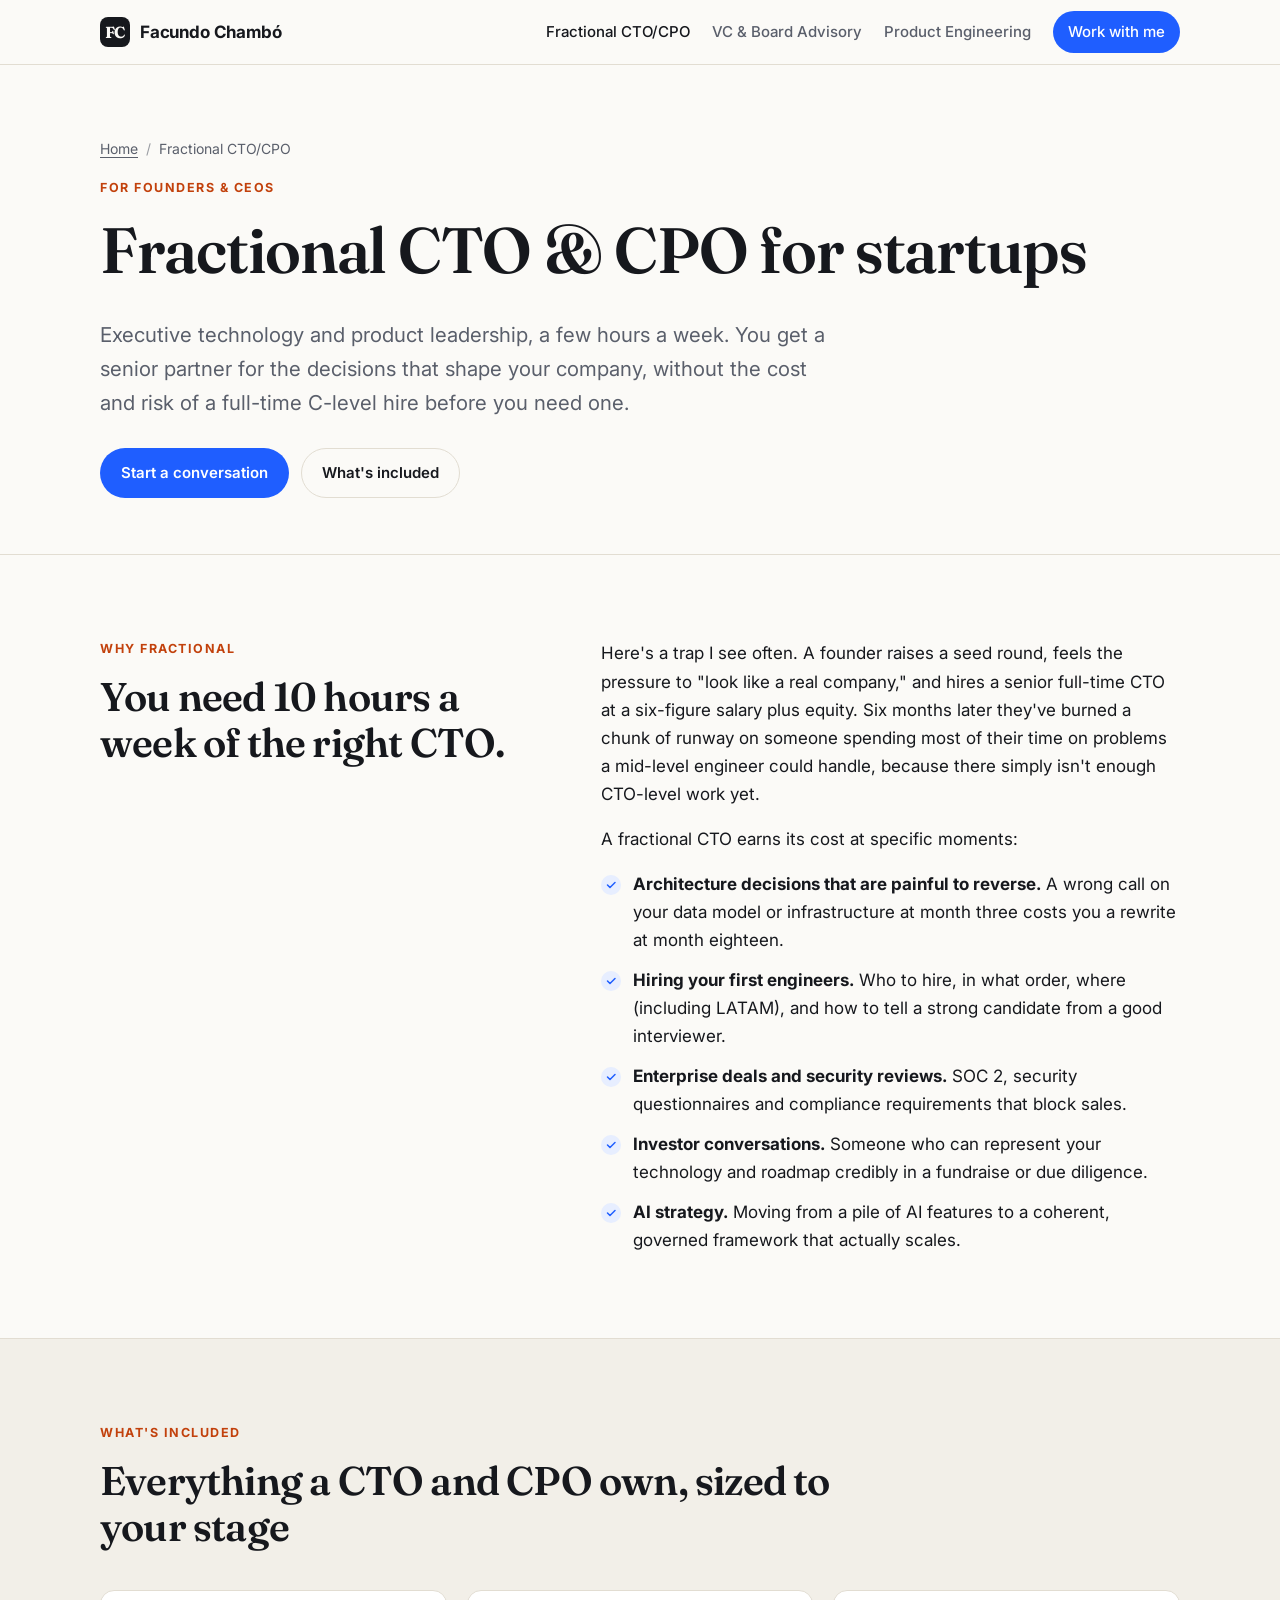
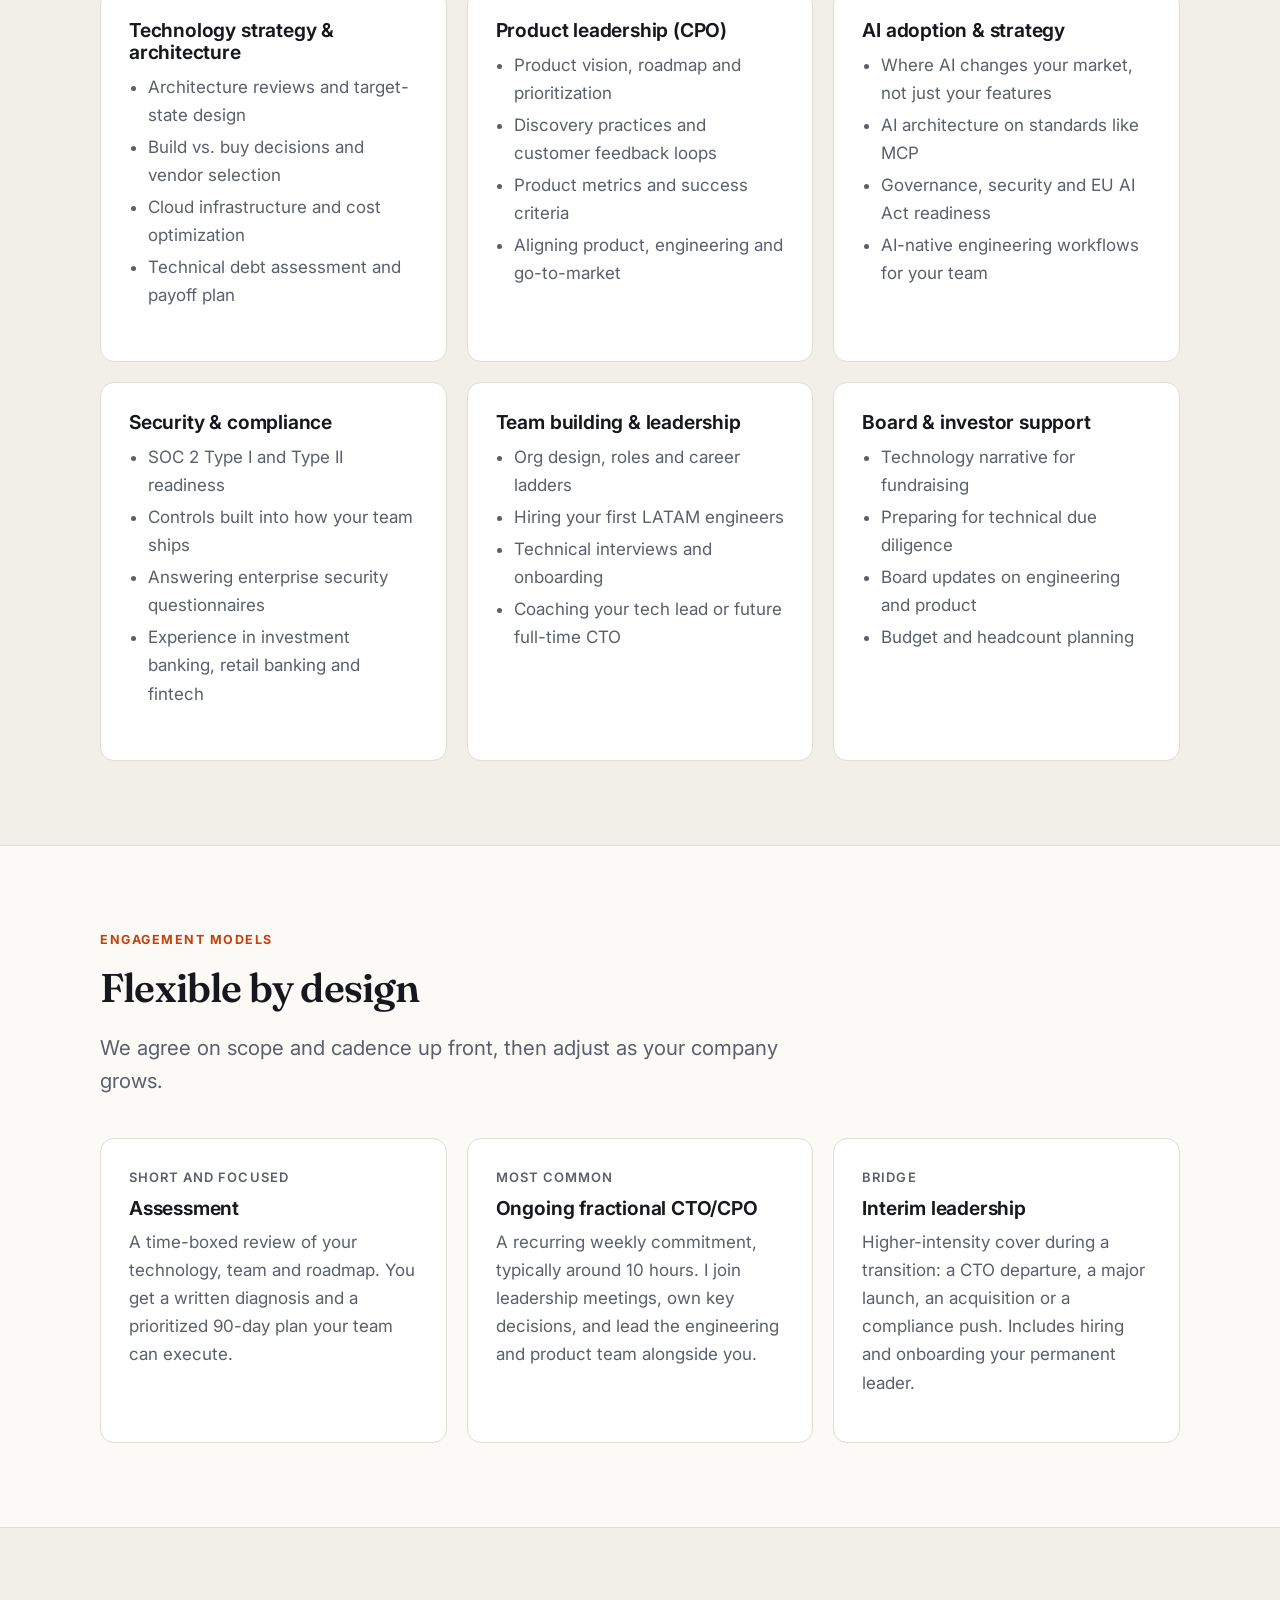
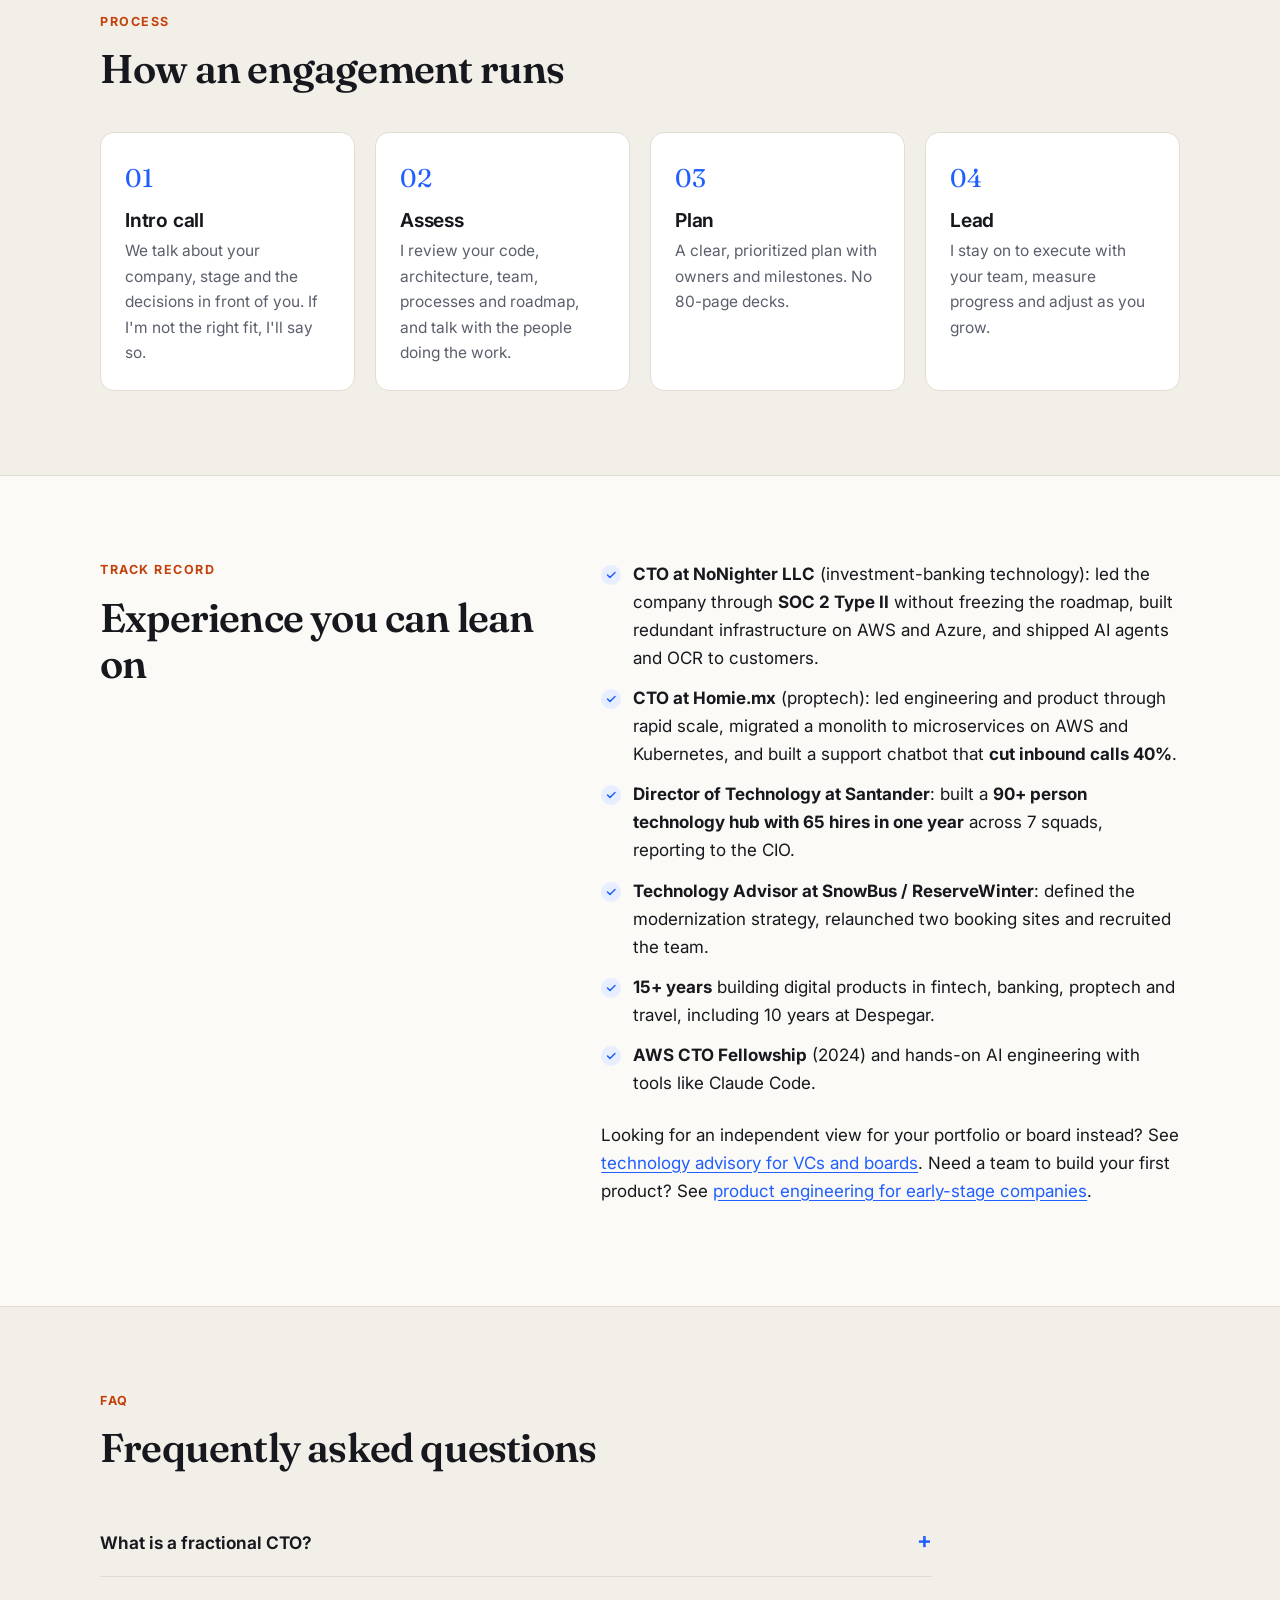
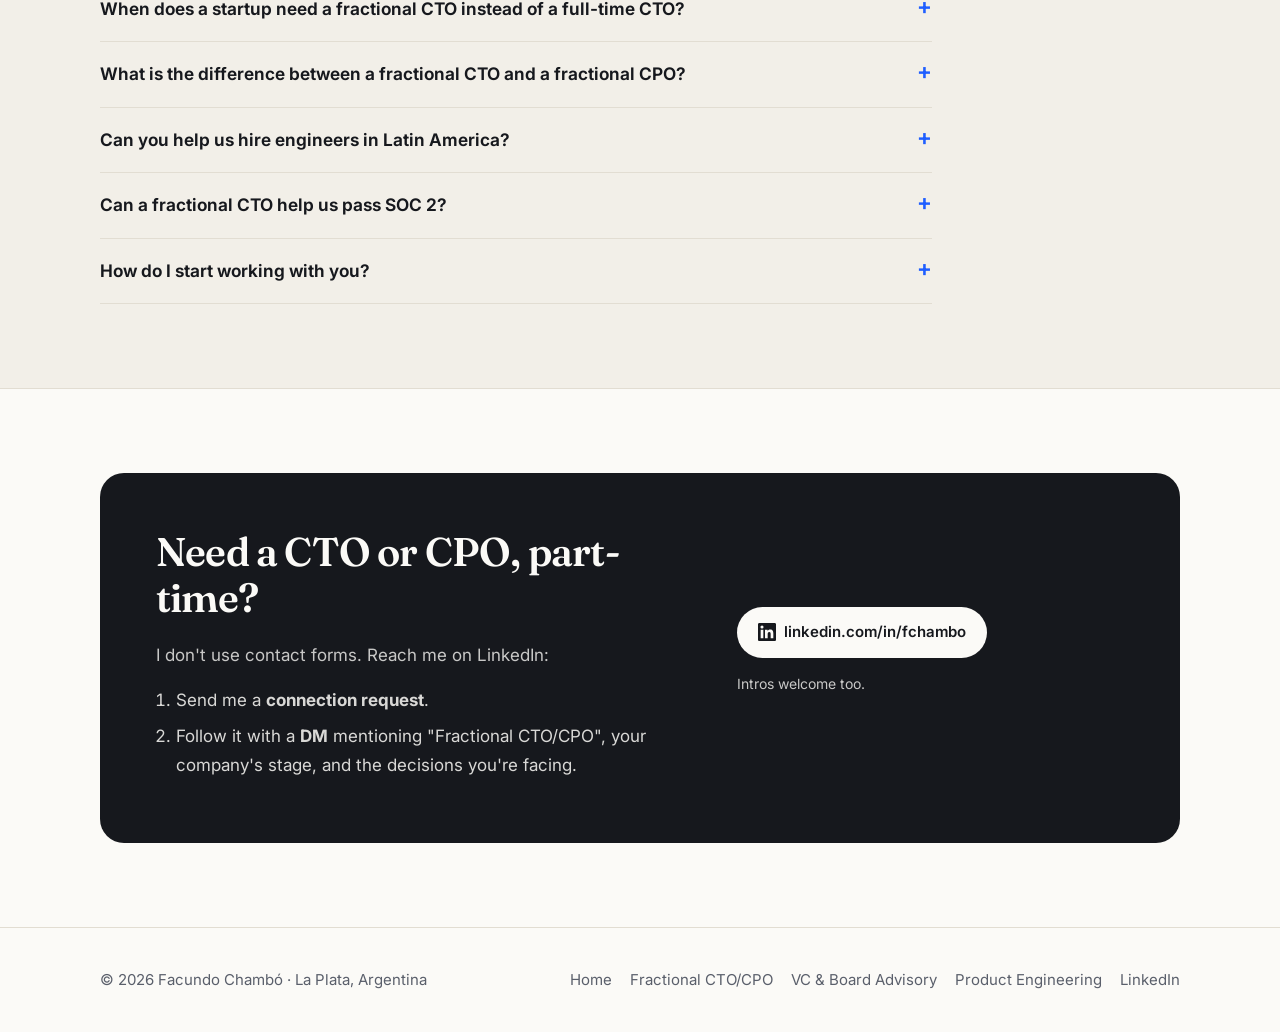
==== fractional-cto-cpo/index.html @ 201de5e7 "Add personal website with service pages Static site for fchambo.com: home page plus pages for Fracti" ====
<!doctype html>
<html lang="en">
<head>
  <meta charset="utf-8">
  <meta name="viewport" content="width=device-width, initial-scale=1">
  <title>Fractional CTO &amp; CPO for Startups | Facundo Chambó</title>
  <meta name="description" content="Hire a fractional CTO or CPO for your startup. Ex-CTO Homie.mx and ex-Director of Technology at Santander. Architecture, AI adoption, SOC 2 readiness and building your engineering team in LATAM.">
  <link rel="canonical" href="https://fchambo.com/fractional-cto-cpo/">
  <meta name="robots" content="index, follow, max-image-preview:large">
  <meta name="author" content="Facundo Chambó">
  <meta name="theme-color" content="#fbfaf7" media="(prefers-color-scheme: light)">
  <meta name="theme-color" content="#0e1015" media="(prefers-color-scheme: dark)">

  <meta property="og:type" content="website">
  <meta property="og:site_name" content="Facundo Chambó">
  <meta property="og:title" content="Fractional CTO &amp; CPO for Startups | Facundo Chambó">
  <meta property="og:description" content="Executive technology and product leadership, a few hours a week. Architecture, AI adoption, SOC 2 readiness and engineering hiring.">
  <meta property="og:url" content="https://fchambo.com/fractional-cto-cpo/">
  <meta property="og:image" content="https://fchambo.com/assets/og-image.png">
  <meta property="og:image:width" content="1200">
  <meta property="og:image:height" content="630">
  <meta name="twitter:card" content="summary_large_image">
  <meta name="twitter:title" content="Fractional CTO &amp; CPO for Startups | Facundo Chambó">
  <meta name="twitter:description" content="Executive technology and product leadership, a few hours a week.">
  <meta name="twitter:image" content="https://fchambo.com/assets/og-image.png">

  <link rel="icon" href="/assets/favicon.svg" type="image/svg+xml">
  <link rel="preconnect" href="https://fonts.googleapis.com">
  <link rel="preconnect" href="https://fonts.gstatic.com" crossorigin>
  <link rel="stylesheet" href="https://fonts.googleapis.com/css2?family=Fraunces:opsz,wght@9..144,600&family=Inter:wght@400;500;600;700&display=swap">
  <link rel="stylesheet" href="/assets/styles.css">

  <script type="application/ld+json">
  {
    "@context": "https://schema.org",
    "@graph": [
      {
        "@type": "Service",
        "@id": "https://fchambo.com/fractional-cto-cpo/#service",
        "name": "Fractional CTO/CPO",
        "alternateName": ["Fractional CTO", "Fractional CPO", "Part-time CTO", "Interim CTO", "Fractional VP of Engineering"],
        "serviceType": "Fractional executive technology and product leadership",
        "description": "Part-time CTO and CPO leadership for startups: technology and product strategy, architecture, AI adoption, SOC 2 readiness, engineering hiring and team leadership.",
        "url": "https://fchambo.com/fractional-cto-cpo/",
        "provider": { "@type": "Person", "@id": "https://fchambo.com/#person", "name": "Facundo Chambó", "url": "https://fchambo.com/", "sameAs": ["https://www.linkedin.com/in/fchambo"] },
        "areaServed": ["United States", "Latin America", "Europe", "Worldwide"],
        "audience": { "@type": "BusinessAudience", "audienceType": "Startup founders and CEOs" }
      },
      {
        "@type": "BreadcrumbList",
        "itemListElement": [
          { "@type": "ListItem", "position": 1, "name": "Home", "item": "https://fchambo.com/" },
          { "@type": "ListItem", "position": 2, "name": "Fractional CTO/CPO", "item": "https://fchambo.com/fractional-cto-cpo/" }
        ]
      },
      {
        "@type": "FAQPage",
        "mainEntity": [
          { "@type": "Question", "name": "What is a fractional CTO?", "acceptedAnswer": { "@type": "Answer", "text": "A fractional CTO is an experienced Chief Technology Officer who works with your company part-time, typically a set number of hours per week, instead of as a full-time employee. You get executive-level technology leadership for architecture, hiring, security and strategy at a fraction of the cost of a full-time hire." } },
          { "@type": "Question", "name": "When does a startup need a fractional CTO instead of a full-time CTO?", "acceptedAnswer": { "@type": "Answer", "text": "Most pre-seed to Series A startups don't have 40 hours a week of CTO-level work. They need around 10 hours a week of the right CTO: someone to make architecture decisions that are hard to reverse, hire the first engineers, prepare for security reviews like SOC 2, and represent technology to investors. A fractional CTO fits until the company has enough scale to justify a full-time executive." } },
          { "@type": "Question", "name": "What is the difference between a fractional CTO and a fractional CPO?", "acceptedAnswer": { "@type": "Answer", "text": "A fractional CTO owns how the product is built: architecture, engineering team, infrastructure, security. A fractional CPO owns what gets built and why: discovery, roadmap, prioritization and product metrics. In early-stage companies the two roles overlap heavily, so I often cover both." } },
          { "@type": "Question", "name": "Can you help us hire engineers in Latin America?", "acceptedAnswer": { "@type": "Answer", "text": "Yes. I'm based in Argentina and help startups define roles, run technical interviews and onboard their first LATAM engineers, so you get time-zone-aligned talent for US teams with a leader who knows the market." } },
          { "@type": "Question", "name": "Can a fractional CTO help us pass SOC 2?", "acceptedAnswer": { "@type": "Answer", "text": "Yes. In my most recent CTO role we passed SOC 2 Type II without freezing the roadmap. The approach is to build controls into how teams already ship, so the audit trail becomes a byproduct of good engineering instead of a separate project." } },
          { "@type": "Question", "name": "How do I start working with you?", "acceptedAnswer": { "@type": "Answer", "text": "Send me a connection request on LinkedIn (linkedin.com/in/fchambo) followed by a DM with your company's stage and what you need. We'll set up an intro call from there." } }
        ]
      }
    ]
  }
  </script>
</head>
<body>
  <a class="skip" href="#main">Skip to content</a>

  <header class="site-header">
    <div class="wrap">
      <a class="brand" href="/" aria-label="Facundo Chambó, home"><span class="brand-mark" aria-hidden="true">FC</span>Facundo Chambó</a>
      <nav class="nav" aria-label="Main">
        <div class="nav-links">
          <a href="/fractional-cto-cpo/" aria-current="page">Fractional CTO/CPO</a>
          <a href="/technology-advisory-vc-board/">VC &amp; Board Advisory</a>
          <a href="/product-engineering-startups/">Product Engineering</a>
        </div>
        <a class="btn btn-sm" href="#contact">Work with me</a>
      </nav>
    </div>
  </header>

  <main id="main">
    <section class="page-hero">
      <div class="wrap">
        <nav class="crumbs" aria-label="Breadcrumb"><ol><li><a href="/">Home</a></li><li aria-current="page">Fractional CTO/CPO</li></ol></nav>
        <span class="eyebrow">For founders &amp; CEOs</span>
        <h1>Fractional CTO &amp; CPO for startups</h1>
        <p class="lede">Executive technology and product leadership, a few hours a week. You get a senior partner for the decisions that shape your company, without the cost and risk of a full-time C-level hire before you need one.</p>
        <div class="hero-actions">
          <a class="btn" href="#contact">Start a conversation</a>
          <a class="btn btn-ghost" href="#included">What's included</a>
        </div>
      </div>
    </section>

    <section id="why">
      <div class="wrap split">
        <div>
          <span class="eyebrow">Why fractional</span>
          <h2>You need 10 hours a week of the right CTO.</h2>
        </div>
        <div class="prose">
          <p>Here's a trap I see often. A founder raises a seed round, feels the pressure to "look like a real company," and hires a senior full-time CTO at a six-figure salary plus equity. Six months later they've burned a chunk of runway on someone spending most of their time on problems a mid-level engineer could handle, because there simply isn't enough CTO-level work yet.</p>
          <p>A fractional CTO earns its cost at specific moments:</p>
          <ul class="checklist">
            <li><strong>Architecture decisions that are painful to reverse.</strong> A wrong call on your data model or infrastructure at month three costs you a rewrite at month eighteen.</li>
            <li><strong>Hiring your first engineers.</strong> Who to hire, in what order, where (including LATAM), and how to tell a strong candidate from a good interviewer.</li>
            <li><strong>Enterprise deals and security reviews.</strong> SOC 2, security questionnaires and compliance requirements that block sales.</li>
            <li><strong>Investor conversations.</strong> Someone who can represent your technology and roadmap credibly in a fundraise or due diligence.</li>
            <li><strong>AI strategy.</strong> Moving from a pile of AI features to a coherent, governed framework that actually scales.</li>
          </ul>
        </div>
      </div>
    </section>

    <section class="alt" id="included">
      <div class="wrap">
        <div class="section-head">
          <span class="eyebrow">What's included</span>
          <h2>Everything a CTO and CPO own, sized to your stage</h2>
        </div>
        <div class="grid-3">
          <div class="card">
            <h3>Technology strategy &amp; architecture</h3>
            <ul>
              <li>Architecture reviews and target-state design</li>
              <li>Build vs. buy decisions and vendor selection</li>
              <li>Cloud infrastructure and cost optimization</li>
              <li>Technical debt assessment and payoff plan</li>
            </ul>
          </div>
          <div class="card">
            <h3>Product leadership (CPO)</h3>
            <ul>
              <li>Product vision, roadmap and prioritization</li>
              <li>Discovery practices and customer feedback loops</li>
              <li>Product metrics and success criteria</li>
              <li>Aligning product, engineering and go-to-market</li>
            </ul>
          </div>
          <div class="card">
            <h3>AI adoption &amp; strategy</h3>
            <ul>
              <li>Where AI changes your market, not just your features</li>
              <li>AI architecture on standards like MCP</li>
              <li>Governance, security and EU AI Act readiness</li>
              <li>AI-native engineering workflows for your team</li>
            </ul>
          </div>
          <div class="card">
            <h3>Security &amp; compliance</h3>
            <ul>
              <li>SOC 2 Type I and Type II readiness</li>
              <li>Controls built into how your team ships</li>
              <li>Answering enterprise security questionnaires</li>
              <li>Experience in investment banking, retail banking and fintech</li>
            </ul>
          </div>
          <div class="card">
            <h3>Team building &amp; leadership</h3>
            <ul>
              <li>Org design, roles and career ladders</li>
              <li>Hiring your first LATAM engineers</li>
              <li>Technical interviews and onboarding</li>
              <li>Coaching your tech lead or future full-time CTO</li>
            </ul>
          </div>
          <div class="card">
            <h3>Board &amp; investor support</h3>
            <ul>
              <li>Technology narrative for fundraising</li>
              <li>Preparing for technical due diligence</li>
              <li>Board updates on engineering and product</li>
              <li>Budget and headcount planning</li>
            </ul>
          </div>
        </div>
      </div>
    </section>

    <section id="engagement">
      <div class="wrap">
        <div class="section-head">
          <span class="eyebrow">Engagement models</span>
          <h2>Flexible by design</h2>
          <p class="lede">We agree on scope and cadence up front, then adjust as your company grows.</p>
        </div>
        <div class="grid-3">
          <div class="card">
            <p class="for">Short and focused</p>
            <h3>Assessment</h3>
            <p>A time-boxed review of your technology, team and roadmap. You get a written diagnosis and a prioritized 90-day plan your team can execute.</p>
          </div>
          <div class="card">
            <p class="for">Most common</p>
            <h3>Ongoing fractional CTO/CPO</h3>
            <p>A recurring weekly commitment, typically around 10 hours. I join leadership meetings, own key decisions, and lead the engineering and product team alongside you.</p>
          </div>
          <div class="card">
            <p class="for">Bridge</p>
            <h3>Interim leadership</h3>
            <p>Higher-intensity cover during a transition: a CTO departure, a major launch, an acquisition or a compliance push. Includes hiring and onboarding your permanent leader.</p>
          </div>
        </div>
      </div>
    </section>

    <section class="alt" id="process">
      <div class="wrap">
        <div class="section-head">
          <span class="eyebrow">Process</span>
          <h2>How an engagement runs</h2>
        </div>
        <ol class="steps">
          <li><h3>Intro call</h3><p>We talk about your company, stage and the decisions in front of you. If I'm not the right fit, I'll say so.</p></li>
          <li><h3>Assess</h3><p>I review your code, architecture, team, processes and roadmap, and talk with the people doing the work.</p></li>
          <li><h3>Plan</h3><p>A clear, prioritized plan with owners and milestones. No 80-page decks.</p></li>
          <li><h3>Lead</h3><p>I stay on to execute with your team, measure progress and adjust as you grow.</p></li>
        </ol>
      </div>
    </section>

    <section id="results">
      <div class="wrap split">
        <div>
          <span class="eyebrow">Track record</span>
          <h2>Experience you can lean on</h2>
        </div>
        <div class="prose">
          <ul class="checklist">
            <li><strong>CTO at NoNighter LLC</strong> (investment-banking technology): led the company through <strong>SOC 2 Type II</strong> without freezing the roadmap, built redundant infrastructure on AWS and Azure, and shipped AI agents and OCR to customers.</li>
            <li><strong>CTO at Homie.mx</strong> (proptech): led engineering and product through rapid scale, migrated a monolith to microservices on AWS and Kubernetes, and built a support chatbot that <strong>cut inbound calls 40%</strong>.</li>
            <li><strong>Director of Technology at Santander</strong>: built a <strong>90+ person technology hub with 65 hires in one year</strong> across 7 squads, reporting to the CIO.</li>
            <li><strong>Technology Advisor at SnowBus / ReserveWinter</strong>: defined the modernization strategy, relaunched two booking sites and recruited the team.</li>
            <li><strong>15+ years</strong> building digital products in fintech, banking, proptech and travel, including 10 years at Despegar.</li>
            <li><strong>AWS CTO Fellowship</strong> (2024) and hands-on AI engineering with tools like Claude Code.</li>
          </ul>
          <p style="margin-top:1.4em">Looking for an independent view for your portfolio or board instead? See <a href="/technology-advisory-vc-board/">technology advisory for VCs and boards</a>. Need a team to build your first product? See <a href="/product-engineering-startups/">product engineering for early-stage companies</a>.</p>
        </div>
      </div>
    </section>

    <section class="alt" id="faq">
      <div class="wrap">
        <div class="section-head">
          <span class="eyebrow">FAQ</span>
          <h2>Frequently asked questions</h2>
        </div>
        <div class="faq">
          <details><summary>What is a fractional CTO?</summary><p>A fractional CTO is an experienced Chief Technology Officer who works with your company part-time, typically a set number of hours per week, instead of as a full-time employee. You get executive-level technology leadership for architecture, hiring, security and strategy at a fraction of the cost of a full-time hire.</p></details>
          <details><summary>When does a startup need a fractional CTO instead of a full-time CTO?</summary><p>Most pre-seed to Series A startups don't have 40 hours a week of CTO-level work. They need around 10 hours a week of the right CTO: someone to make architecture decisions that are hard to reverse, hire the first engineers, prepare for security reviews like SOC 2, and represent technology to investors. A fractional CTO fits until the company has enough scale to justify a full-time executive.</p></details>
          <details><summary>What is the difference between a fractional CTO and a fractional CPO?</summary><p>A fractional CTO owns how the product is built: architecture, engineering team, infrastructure, security. A fractional CPO owns what gets built and why: discovery, roadmap, prioritization and product metrics. In early-stage companies the two roles overlap heavily, so I often cover both.</p></details>
          <details><summary>Can you help us hire engineers in Latin America?</summary><p>Yes. I'm based in Argentina and help startups define roles, run technical interviews and onboard their first LATAM engineers, so you get time-zone-aligned talent for US teams with a leader who knows the market.</p></details>
          <details><summary>Can a fractional CTO help us pass SOC 2?</summary><p>Yes. In my most recent CTO role we passed SOC 2 Type II without freezing the roadmap. The approach is to build controls into how teams already ship, so the audit trail becomes a byproduct of good engineering instead of a separate project.</p></details>
          <details><summary>How do I start working with you?</summary><p>Send me a connection request on <a href="https://www.linkedin.com/in/fchambo" target="_blank" rel="noopener">LinkedIn</a> followed by a DM with your company's stage and what you need. We'll set up an intro call from there.</p></details>
        </div>
      </div>
    </section>

    <section id="contact">
      <div class="wrap">
        <div class="cta">
          <div>
            <h2>Need a CTO or CPO, part-time?</h2>
            <p>I don't use contact forms. Reach me on LinkedIn:</p>
            <ol>
              <li>Send me a <strong>connection request</strong>.</li>
              <li>Follow it with a <strong>DM</strong> mentioning "Fractional CTO/CPO", your company's stage, and the decisions you're facing.</li>
            </ol>
          </div>
          <div>
            <a class="btn" href="https://www.linkedin.com/in/fchambo" rel="me noopener" target="_blank">
              <svg viewBox="0 0 24 24" fill="currentColor" aria-hidden="true"><path d="M20.45 20.45h-3.56v-5.57c0-1.33-.02-3.04-1.85-3.04-1.85 0-2.14 1.45-2.14 2.94v5.67H9.35V9h3.41v1.56h.05c.48-.9 1.64-1.85 3.37-1.85 3.6 0 4.27 2.37 4.27 5.46v6.28zM5.34 7.43a2.06 2.06 0 1 1 0-4.13 2.06 2.06 0 0 1 0 4.13zM7.12 20.45H3.56V9h3.56v11.45zM22.22 0H1.77C.79 0 0 .77 0 1.73v20.54C0 23.23.79 24 1.77 24h20.45c.98 0 1.78-.77 1.78-1.73V1.73C24 .77 23.2 0 22.22 0z"/></svg>
              linkedin.com/in/fchambo
            </a>
            <p class="note">Intros welcome too.</p>
          </div>
        </div>
      </div>
    </section>
  </main>

  <footer class="site-footer">
    <div class="wrap">
      <span>© <span id="y">2026</span> Facundo Chambó · La Plata, Argentina</span>
      <nav aria-label="Footer">
        <a href="/">Home</a>
        <a href="/fractional-cto-cpo/">Fractional CTO/CPO</a>
        <a href="/technology-advisory-vc-board/">VC &amp; Board Advisory</a>
        <a href="/product-engineering-startups/">Product Engineering</a>
        <a href="https://www.linkedin.com/in/fchambo" rel="me noopener" target="_blank">LinkedIn</a>
      </nav>
    </div>
  </footer>
  <script>document.getElementById("y").textContent = new Date().getFullYear();</script>
</body>
</html>
---- assets/styles.css ----
/* Facundo Chambó: personal site styles. No build step, no framework. */

:root {
  --bg: #fbfaf7;
  --bg-alt: #f2efe8;
  --surface: #ffffff;
  --text: #16181d;
  --muted: #5a5f6b;
  --line: #e2ddd2;
  --accent: #1f5eff;
  --accent-ink: #ffffff;
  --accent-soft: #e7eeff;
  --warm: #c2410c;
  --radius: 14px;
  --maxw: 1120px;
  --font: "Inter", ui-sans-serif, system-ui, -apple-system, "Segoe UI", Roboto, "Helvetica Neue", Arial, sans-serif;
  --serif: "Fraunces", ui-serif, Georgia, "Times New Roman", serif;
  color-scheme: light;
}

@media (prefers-color-scheme: dark) {
  :root {
    --bg: #0e1015;
    --bg-alt: #151821;
    --surface: #181b24;
    --text: #eceef3;
    --muted: #a3a9b7;
    --line: #2a2f3c;
    --accent: #7aa2ff;
    --accent-ink: #0b0d12;
    --accent-soft: #1b2440;
    --warm: #fb923c;
    color-scheme: dark;
  }
}

*, *::before, *::after { box-sizing: border-box; }
html { -webkit-text-size-adjust: 100%; scroll-behavior: smooth; }
body {
  margin: 0;
  background: var(--bg);
  color: var(--text);
  font-family: var(--font);
  font-size: 17px;
  line-height: 1.65;
  text-rendering: optimizeLegibility;
  -webkit-font-smoothing: antialiased;
}
img, svg { max-width: 100%; display: block; }
a { color: var(--accent); text-underline-offset: 3px; }
a:hover { text-decoration-thickness: 2px; }
:focus-visible { outline: 3px solid var(--accent); outline-offset: 3px; border-radius: 4px; }

.skip { position: absolute; left: -9999px; }
.skip:focus { left: 16px; top: 16px; background: var(--surface); padding: 8px 12px; z-index: 10; }

.wrap { max-width: var(--maxw); margin: 0 auto; padding: 0 20px; }

/* Header */
.site-header {
  position: sticky; top: 0; z-index: 5;
  background: color-mix(in srgb, var(--bg) 88%, transparent);
  backdrop-filter: saturate(160%) blur(10px);
  border-bottom: 1px solid var(--line);
}
.site-header .wrap { display: flex; align-items: center; justify-content: space-between; gap: 16px; min-height: 64px; }
.brand { font-weight: 700; color: var(--text); text-decoration: none; letter-spacing: -0.01em; display: flex; align-items: center; gap: 10px; }
.brand-mark { width: 30px; height: 30px; border-radius: 8px; background: var(--text); color: var(--bg); display: grid; place-items: center; font-family: var(--serif); font-size: 16px; }
.nav { display: flex; gap: 22px; align-items: center; }
.nav a { color: var(--muted); text-decoration: none; font-size: 15px; font-weight: 500; }
.nav a:hover, .nav a[aria-current="page"] { color: var(--text); }
.nav .btn { color: var(--accent-ink); }
.nav-links { display: flex; gap: 22px; }
@media (max-width: 860px) { .nav-links { display: none; } }

/* Buttons */
.btn {
  display: inline-flex; align-items: center; gap: 8px;
  background: var(--accent); color: var(--accent-ink);
  padding: 12px 20px; border-radius: 999px; font-weight: 600; font-size: 15px;
  text-decoration: none; border: 1px solid transparent; transition: transform .15s ease, box-shadow .15s ease;
}
.btn:hover { transform: translateY(-1px); box-shadow: 0 6px 20px -8px var(--accent); }
.btn-ghost { background: transparent; color: var(--text); border-color: var(--line); }
.btn-ghost:hover { box-shadow: none; border-color: var(--text); }
.btn svg { width: 18px; height: 18px; }
.btn-sm { padding: 8px 14px; font-size: 14px; }

/* Typography */
h1, h2, h3 { line-height: 1.15; letter-spacing: -0.02em; margin: 0 0 .5em; }
h1 { font-family: var(--serif); font-weight: 600; font-size: clamp(2.3rem, 5.4vw, 4rem); }
h2 { font-family: var(--serif); font-weight: 600; font-size: clamp(1.7rem, 3.4vw, 2.5rem); }
h3 { font-size: 1.2rem; font-weight: 650; letter-spacing: -0.01em; }
p { margin: 0 0 1em; }
.lede { font-size: clamp(1.1rem, 1.6vw, 1.3rem); color: var(--muted); max-width: 46rem; }
.eyebrow { text-transform: uppercase; letter-spacing: .12em; font-size: 12.5px; font-weight: 700; color: var(--warm); margin-bottom: 14px; display: block; }
.muted { color: var(--muted); }

/* Sections */
section { padding: 84px 0; }
section.alt { background: var(--bg-alt); border-top: 1px solid var(--line); border-bottom: 1px solid var(--line); }
.section-head { max-width: 46rem; margin-bottom: 40px; }

/* Hero */
.hero { padding: 96px 0 72px; }
.hero-grid { display: grid; grid-template-columns: 1.4fr 1fr; gap: 56px; align-items: center; }
@media (max-width: 900px) { .hero-grid { grid-template-columns: 1fr; gap: 36px; } }
.hero-actions { display: flex; flex-wrap: wrap; gap: 12px; margin-top: 28px; }
.hero-card {
  background: var(--surface); border: 1px solid var(--line); border-radius: 20px; padding: 28px;
  box-shadow: 0 30px 60px -40px rgba(0,0,0,.35);
}
.hero-card .avatar { width: 72px; height: 72px; border-radius: 50%; background: linear-gradient(135deg, var(--accent), var(--warm)); color: #fff; display: grid; place-items: center; font-family: var(--serif); font-size: 28px; font-weight: 600; margin-bottom: 16px; }
.hero-card .portrait { width: 100%; height: auto; aspect-ratio: 4 / 5; object-fit: cover; border-radius: 14px; margin-bottom: 18px; background: var(--bg-alt); }
@media (max-width: 900px) { .hero-card .portrait { aspect-ratio: 1 / 1; object-position: 50% 20%; } }
.hero-card dl { margin: 18px 0 0; display: grid; grid-template-columns: auto 1fr; gap: 10px 16px; font-size: 15px; }
.hero-card dt { color: var(--muted); }
.hero-card dd { margin: 0; font-weight: 550; }

/* Page hero (service pages) */
.page-hero { padding: 72px 0 56px; border-bottom: 1px solid var(--line); }
.crumbs { font-size: 14px; color: var(--muted); margin-bottom: 18px; }
.crumbs a { color: var(--muted); }
.crumbs ol { list-style: none; padding: 0; margin: 0; display: flex; flex-wrap: wrap; gap: 8px; }
.crumbs li + li::before { content: "/"; margin-right: 8px; opacity: .6; }

/* Stats */
.stats { display: grid; grid-template-columns: repeat(4, 1fr); gap: 0; border: 1px solid var(--line); border-radius: var(--radius); background: var(--surface); overflow: hidden; }
.stat { padding: 24px; border-right: 1px solid var(--line); }
.stat:last-child { border-right: 0; }
.stat strong { display: block; font-family: var(--serif); font-size: 2.2rem; line-height: 1; margin-bottom: 8px; letter-spacing: -0.02em; }
.stat span { color: var(--muted); font-size: 14.5px; }
@media (max-width: 760px) {
  .stats { grid-template-columns: 1fr 1fr; }
  .stat:nth-child(2) { border-right: 0; }
  .stat:nth-child(-n+2) { border-bottom: 1px solid var(--line); }
}

/* Cards */
.grid-3 { display: grid; grid-template-columns: repeat(3, 1fr); gap: 20px; }
.grid-2 { display: grid; grid-template-columns: repeat(2, 1fr); gap: 20px; }
@media (max-width: 900px) { .grid-3 { grid-template-columns: 1fr; } }
@media (max-width: 720px) { .grid-2 { grid-template-columns: 1fr; } }
.card {
  background: var(--surface); border: 1px solid var(--line); border-radius: var(--radius); padding: 28px;
  display: flex; flex-direction: column;
}
.card p { color: var(--muted); }
.card ul { padding-left: 1.1em; margin: 0 0 1.2em; color: var(--muted); }
.card ul li { margin-bottom: 4px; }
.card .more { margin-top: auto; font-weight: 600; text-decoration: none; }
.card .more::after { content: " →"; }
.service-card { transition: border-color .15s ease, transform .15s ease; }
.service-card:hover { border-color: var(--accent); transform: translateY(-2px); }
.icon { width: 44px; height: 44px; border-radius: 12px; background: var(--accent-soft); color: var(--accent); display: grid; place-items: center; margin-bottom: 18px; }
.icon svg { width: 22px; height: 22px; }
.for { font-size: 13px; font-weight: 600; color: var(--warm); text-transform: uppercase; letter-spacing: .08em; margin-bottom: 8px; }

/* Lists */
.checklist { list-style: none; padding: 0; margin: 0; display: grid; gap: 12px; }
.checklist li { padding-left: 32px; position: relative; }
.checklist li::before {
  content: ""; position: absolute; left: 0; top: 5px; width: 20px; height: 20px; border-radius: 50%;
  background: var(--accent-soft) url("data:image/svg+xml,%3Csvg xmlns='http://www.w3.org/2000/svg' viewBox='0 0 24 24' fill='none' stroke='%231f5eff' stroke-width='3' stroke-linecap='round' stroke-linejoin='round'%3E%3Cpath d='M5 12l5 5L20 7'/%3E%3C/svg%3E") center/12px no-repeat;
}

/* Steps */
.steps { counter-reset: step; display: grid; grid-template-columns: repeat(4, 1fr); gap: 20px; list-style: none; padding: 0; margin: 0; }
@media (max-width: 900px) { .steps { grid-template-columns: 1fr 1fr; } }
@media (max-width: 560px) { .steps { grid-template-columns: 1fr; } }
.steps li { counter-increment: step; background: var(--surface); border: 1px solid var(--line); border-radius: var(--radius); padding: 24px; }
.steps li::before { content: counter(step, decimal-leading-zero); font-family: var(--serif); font-size: 1.6rem; color: var(--accent); display: block; margin-bottom: 10px; }
.steps h3 { margin-bottom: .35em; }
.steps p { color: var(--muted); font-size: 15.5px; margin: 0; }

/* Two-column prose */
.split { display: grid; grid-template-columns: 1fr 1.3fr; gap: 56px; align-items: start; }
@media (max-width: 900px) { .split { grid-template-columns: 1fr; gap: 24px; } }
.prose { max-width: 44rem; }
.prose h3 { margin-top: 1.6em; }

/* Quotes */
blockquote { margin: 0; }
.quote { background: var(--surface); border: 1px solid var(--line); border-radius: var(--radius); padding: 28px; }
.quote p { font-family: var(--serif); font-size: 1.2rem; line-height: 1.5; color: var(--text); }
.quote footer { color: var(--muted); font-size: 15px; }

/* Credentials */
.badges { display: flex; flex-wrap: wrap; gap: 10px; list-style: none; padding: 0; margin: 0; }
.badges li { border: 1px solid var(--line); background: var(--surface); padding: 8px 14px; border-radius: 999px; font-size: 14.5px; font-weight: 550; }

/* FAQ */
.faq { max-width: 52rem; }
.faq details { border-bottom: 1px solid var(--line); padding: 18px 0; }
.faq summary { cursor: pointer; font-weight: 650; font-size: 1.08rem; list-style: none; display: flex; justify-content: space-between; gap: 16px; }
.faq summary::-webkit-details-marker { display: none; }
.faq summary::after { content: "+"; font-size: 1.4rem; line-height: 1; color: var(--accent); transition: transform .2s ease; }
.faq details[open] summary::after { transform: rotate(45deg); }
.faq details p { margin: 12px 0 0; color: var(--muted); }

/* CTA */
.cta {
  background: var(--text); color: var(--bg); border-radius: 24px; padding: 56px;
  display: grid; grid-template-columns: 1.4fr 1fr; gap: 40px; align-items: center;
}
.cta h2 { color: var(--bg); }
.cta p { color: color-mix(in srgb, var(--bg) 78%, transparent); }
.cta ol { margin: 0; padding-left: 1.2em; color: color-mix(in srgb, var(--bg) 85%, transparent); }
.cta ol li { margin-bottom: 8px; }
.cta .btn { background: var(--bg); color: var(--text); }
.cta .note { font-size: 14px; margin-top: 14px; }
@media (max-width: 860px) { .cta { grid-template-columns: 1fr; padding: 36px 24px; } }

/* Footer */
.site-footer { border-top: 1px solid var(--line); padding: 40px 0; color: var(--muted); font-size: 15px; }
.site-footer .wrap { display: flex; flex-wrap: wrap; justify-content: space-between; gap: 20px; }
.site-footer nav { display: flex; flex-wrap: wrap; gap: 18px; }
.site-footer a { color: var(--muted); text-decoration: none; }
.site-footer a:hover { color: var(--text); }

@media (prefers-reduced-motion: reduce) {
  html { scroll-behavior: auto; }
  * { transition: none !important; }
}

/* Trust line */
.trust { margin-top: 18px; font-size: 15px; color: var(--muted); }
.trust strong { color: var(--text); font-weight: 650; }

/* Experience timeline */
.timeline { list-style: none; padding: 0; margin: 0; border-left: 2px solid var(--line); }
.timeline > li { display: grid; grid-template-columns: 150px 1fr; gap: 24px; padding: 0 0 36px 28px; position: relative; }
.timeline > li::before { content: ""; position: absolute; left: -7px; top: 6px; width: 12px; height: 12px; border-radius: 50%; background: var(--bg); border: 2px solid var(--accent); }
.timeline > li:last-child { padding-bottom: 0; }
.timeline .when { font-weight: 650; color: var(--muted); font-size: 15px; padding-top: 2px; }
.timeline h3 { margin-bottom: .2em; }
.timeline .where { color: var(--warm); font-size: 14px; font-weight: 600; margin-bottom: .6em; }
.timeline p:last-child { color: var(--muted); margin: 0; max-width: 46rem; }
@media (max-width: 720px) { .timeline > li { grid-template-columns: 1fr; gap: 4px; padding-left: 20px; } }
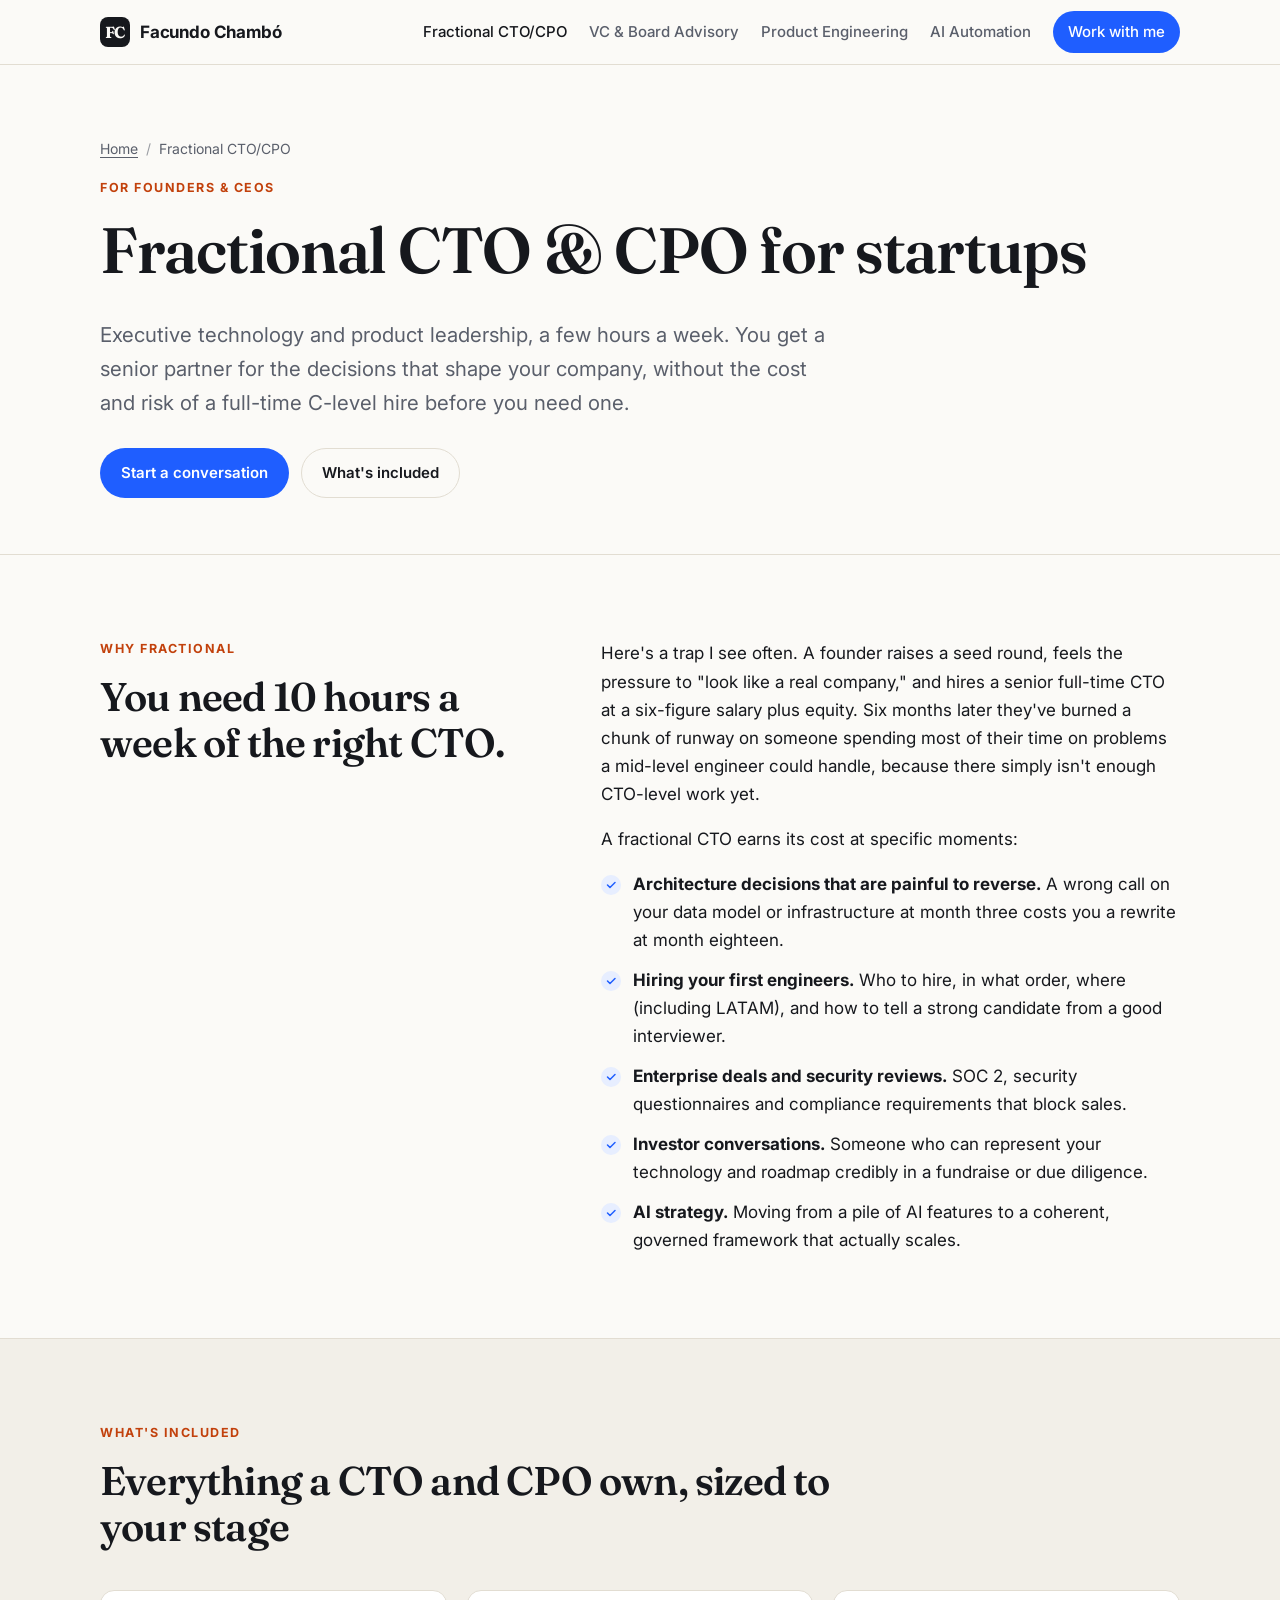
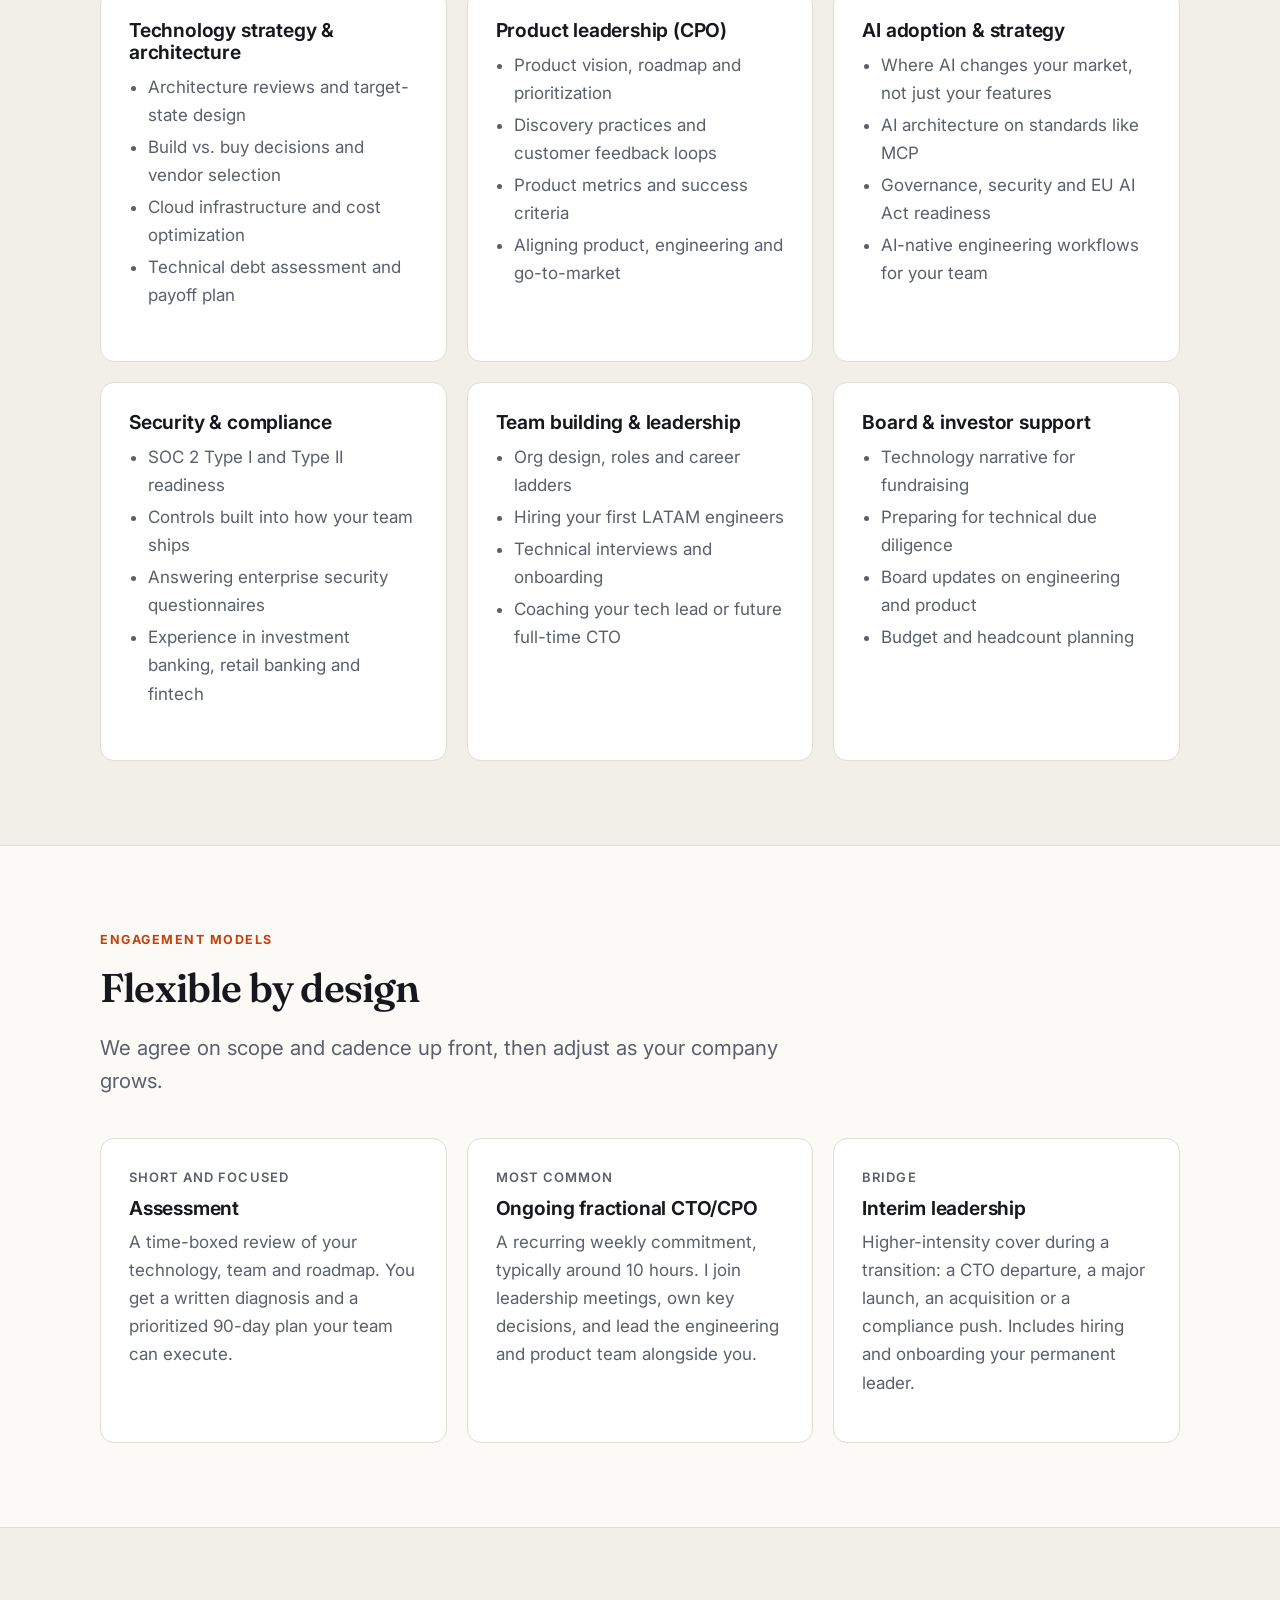
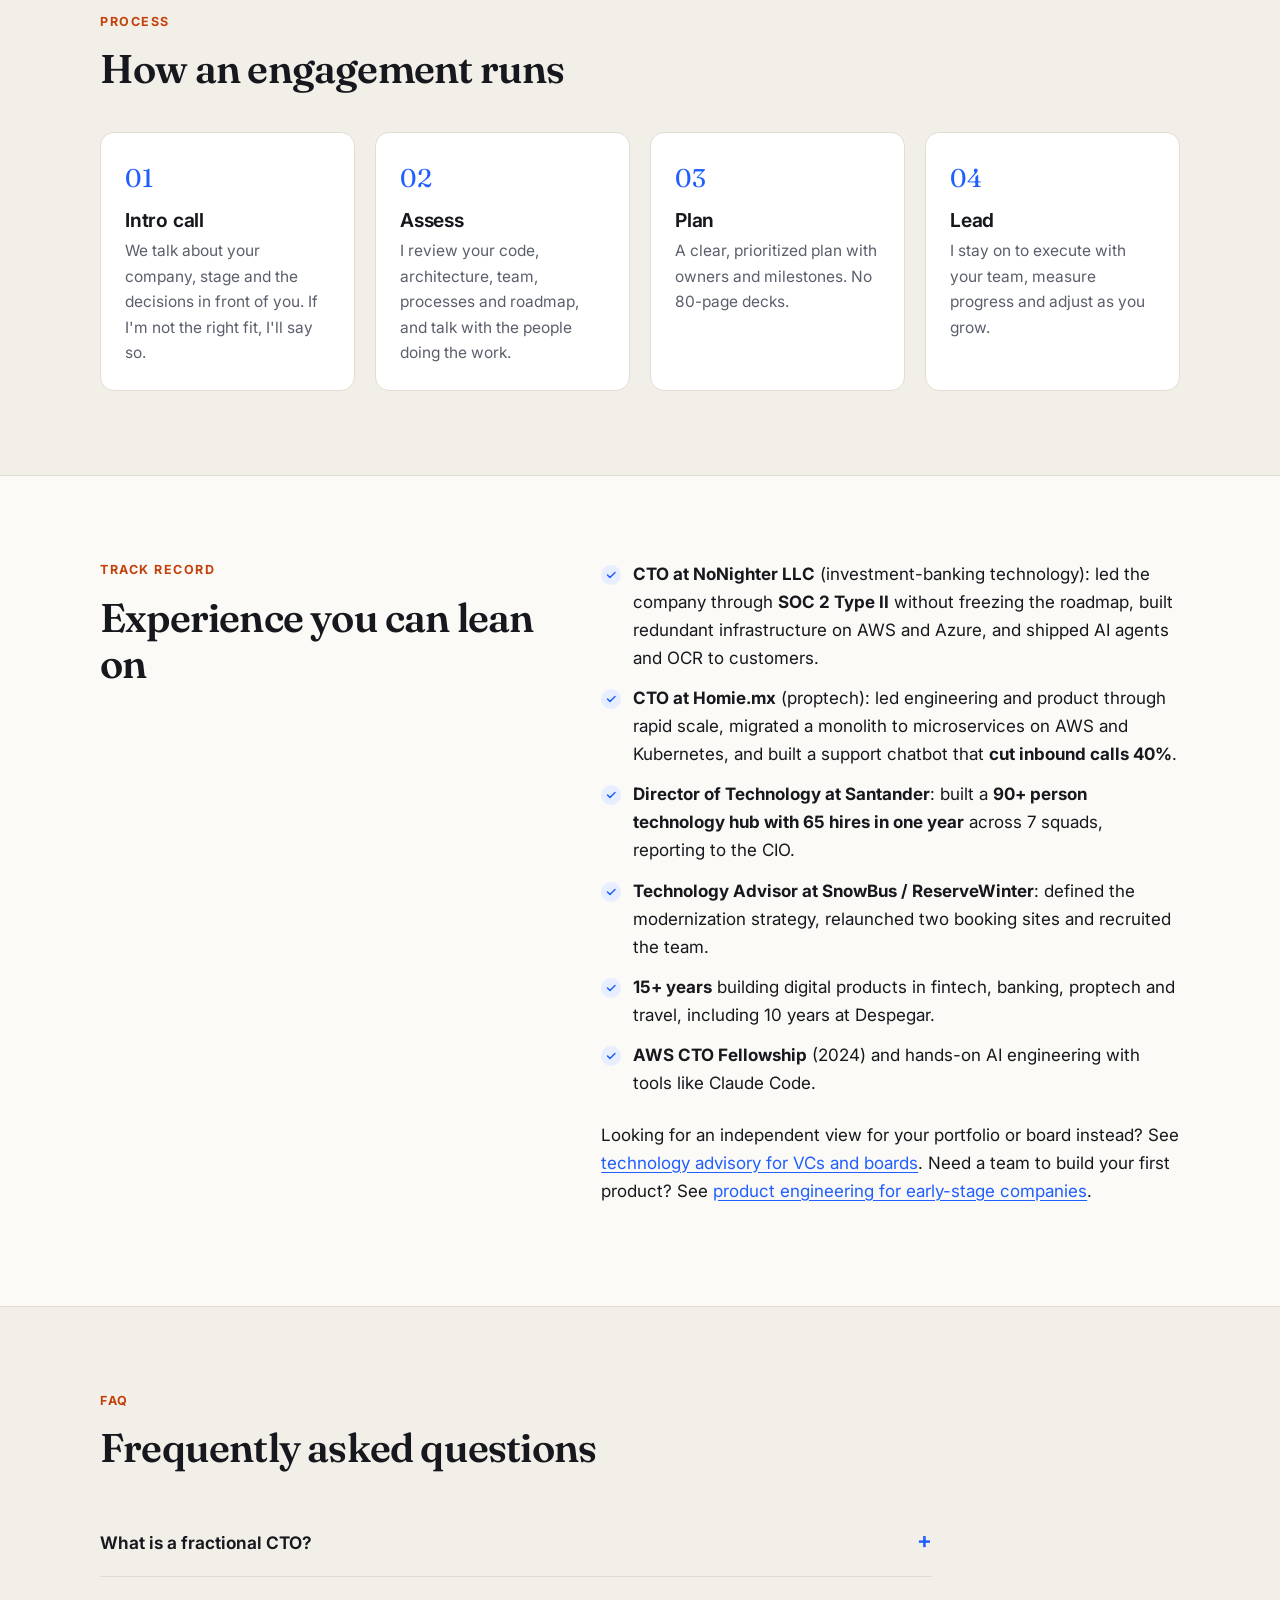
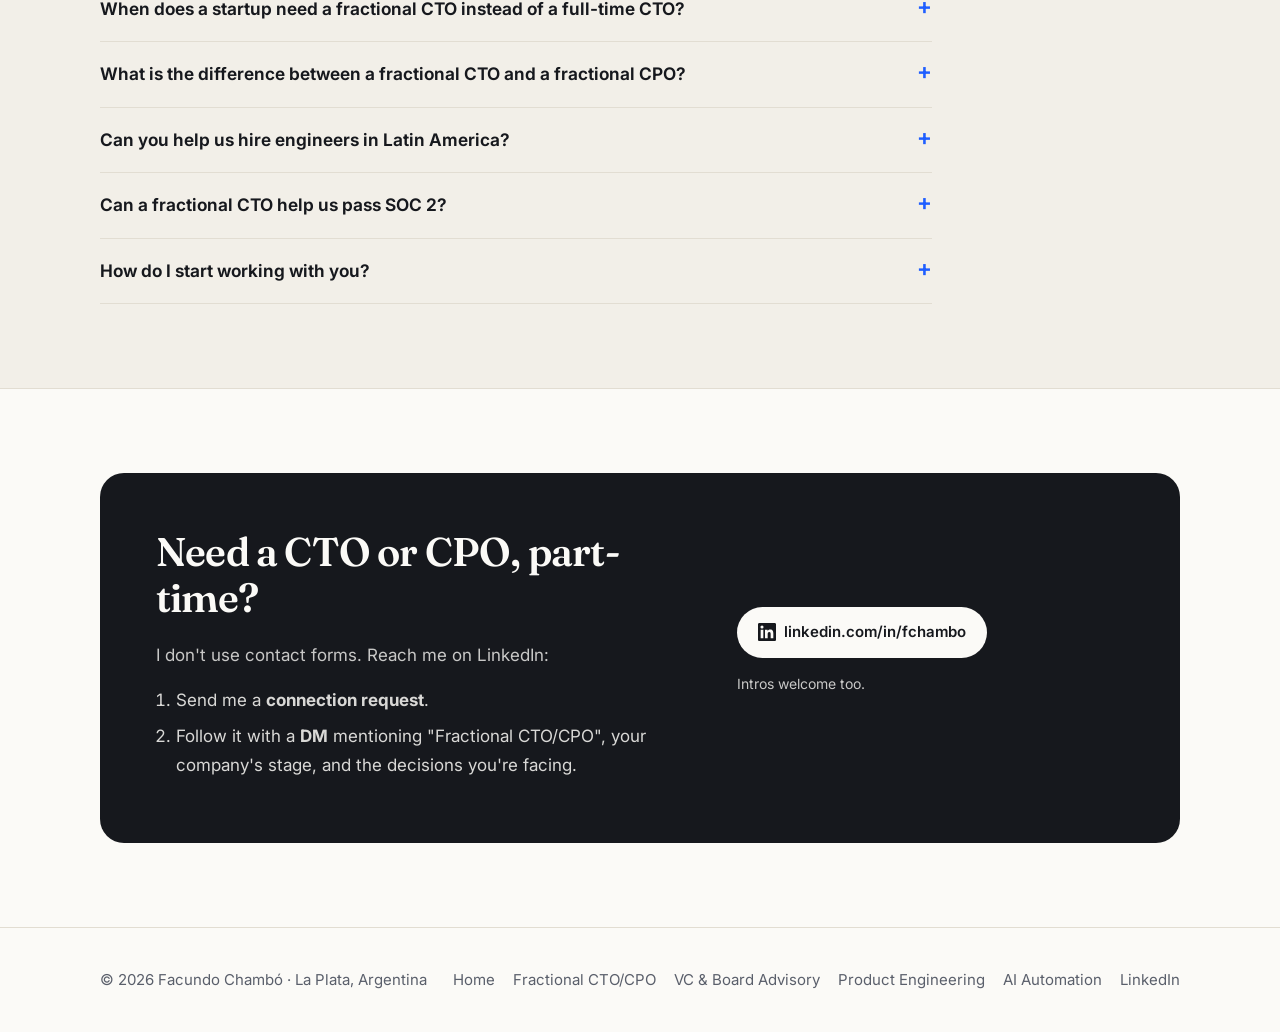
==== commit 205ba0d3: "Add AI automation service page New /ai-automation/ page with Service, Breadcrumb and FAQ structured " ====
--- a/fractional-cto-cpo/index.html
+++ b/fractional-cto-cpo/index.html
@@ -79,6 +79,7 @@
           <a href="/fractional-cto-cpo/" aria-current="page">Fractional CTO/CPO</a>
           <a href="/technology-advisory-vc-board/">VC &amp; Board Advisory</a>
           <a href="/product-engineering-startups/">Product Engineering</a>
+          <a href="/ai-automation/">AI Automation</a>
         </div>
         <a class="btn btn-sm" href="#contact">Work with me</a>
       </nav>
@@ -294,6 +295,7 @@
         <a href="/fractional-cto-cpo/">Fractional CTO/CPO</a>
         <a href="/technology-advisory-vc-board/">VC &amp; Board Advisory</a>
         <a href="/product-engineering-startups/">Product Engineering</a>
+        <a href="/ai-automation/">AI Automation</a>
         <a href="https://www.linkedin.com/in/fchambo" rel="me noopener" target="_blank">LinkedIn</a>
       </nav>
     </div>
